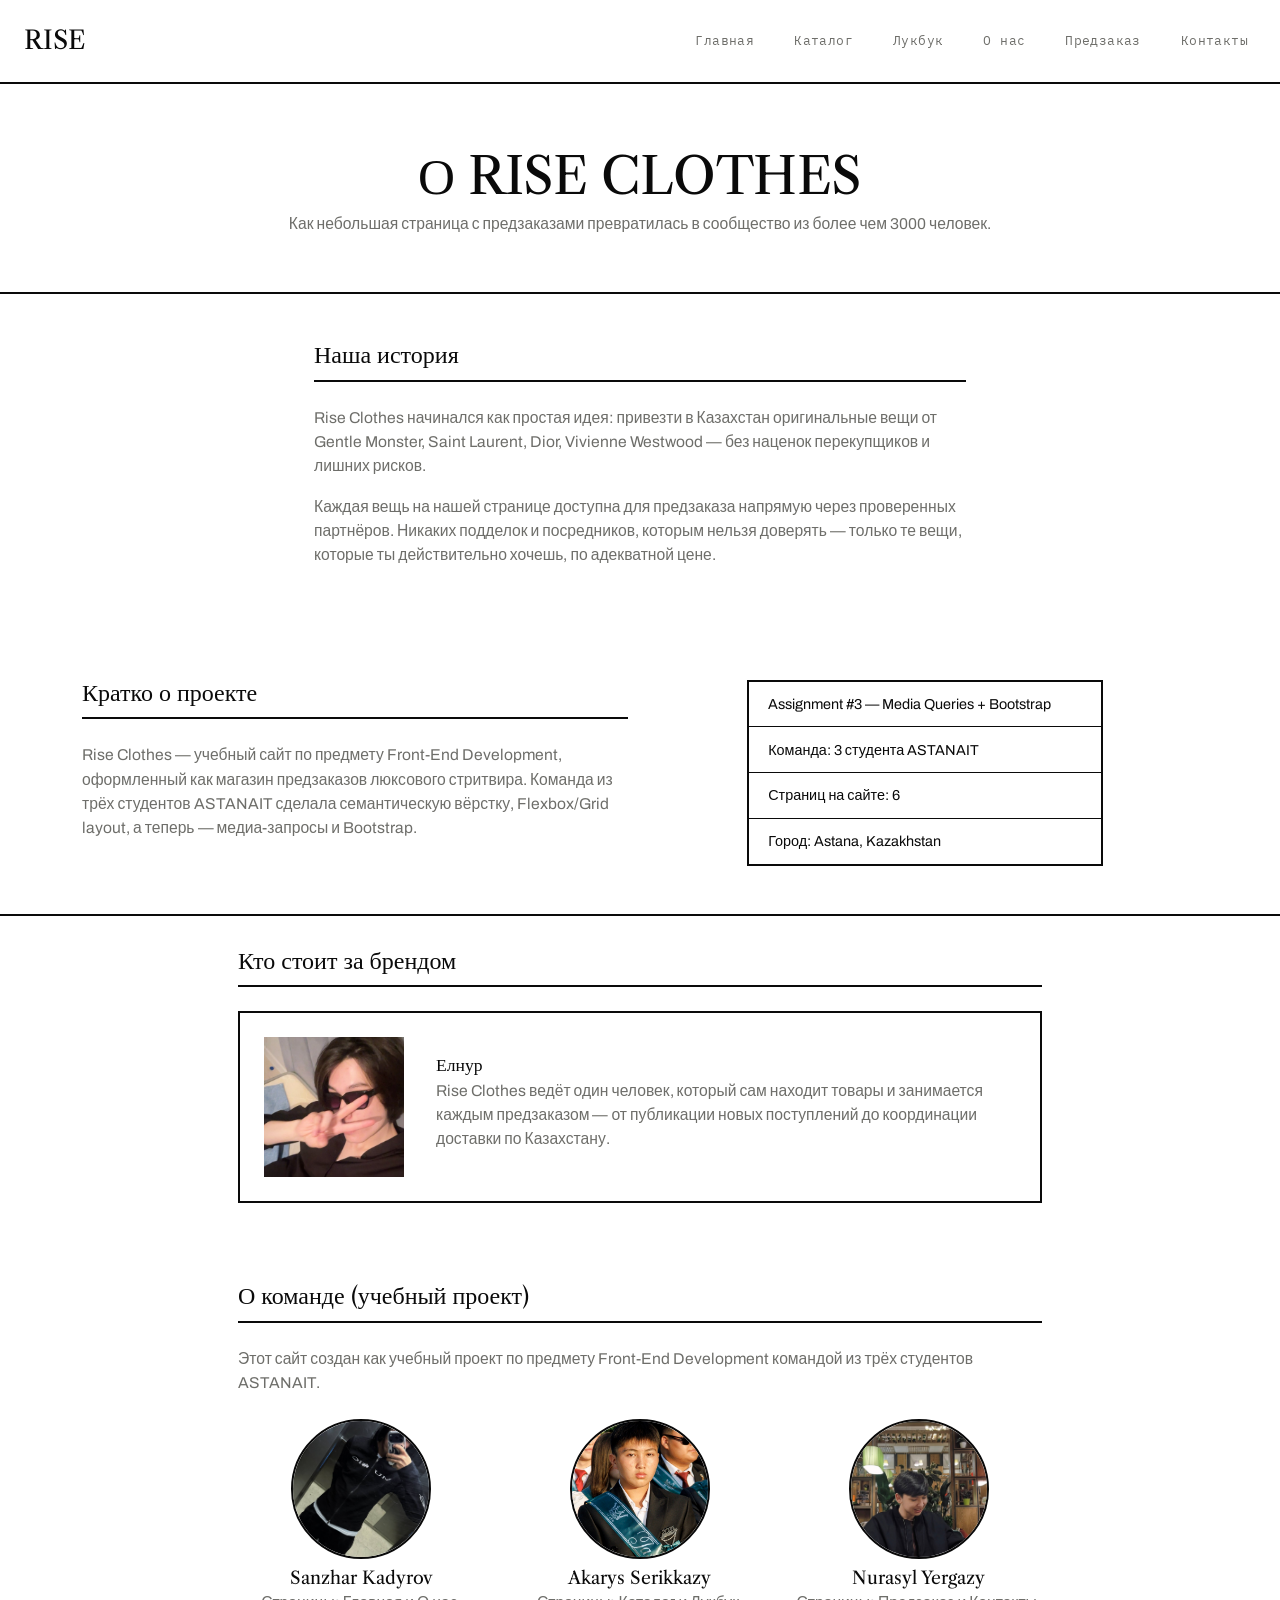
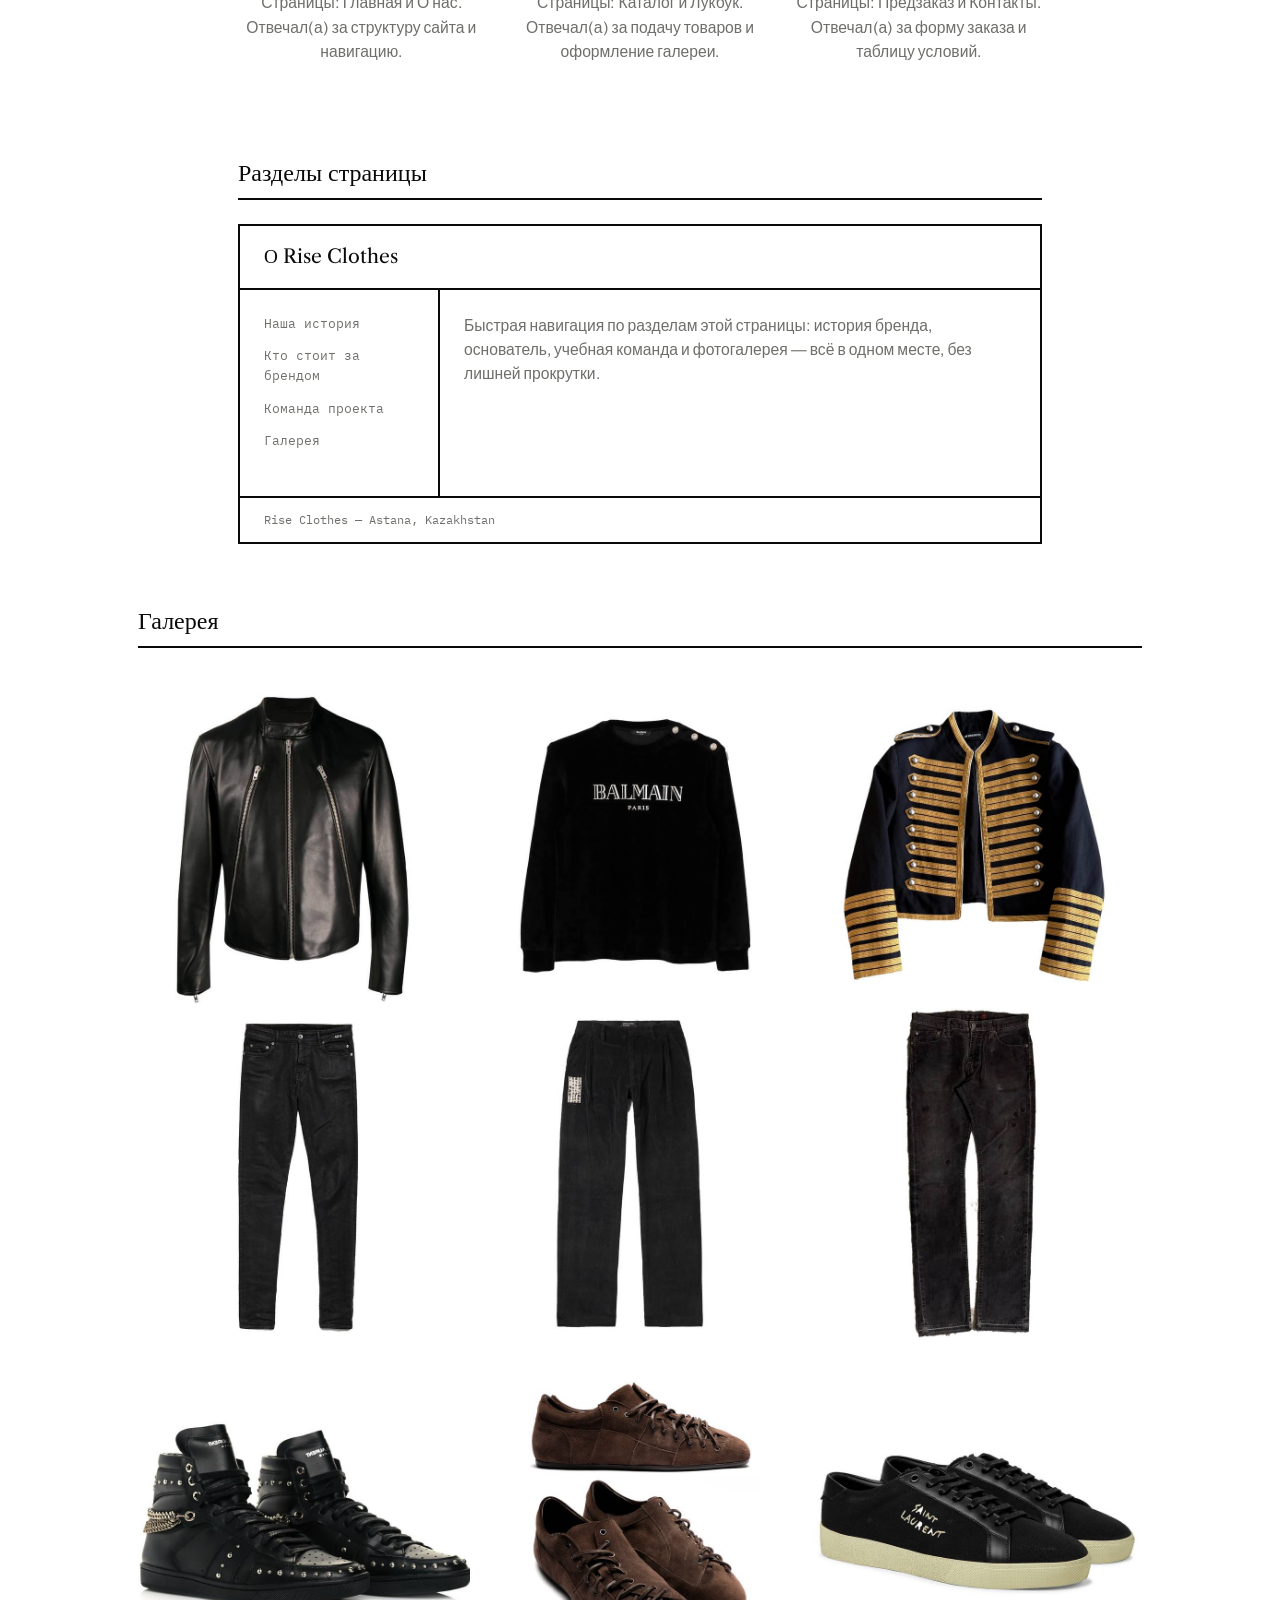
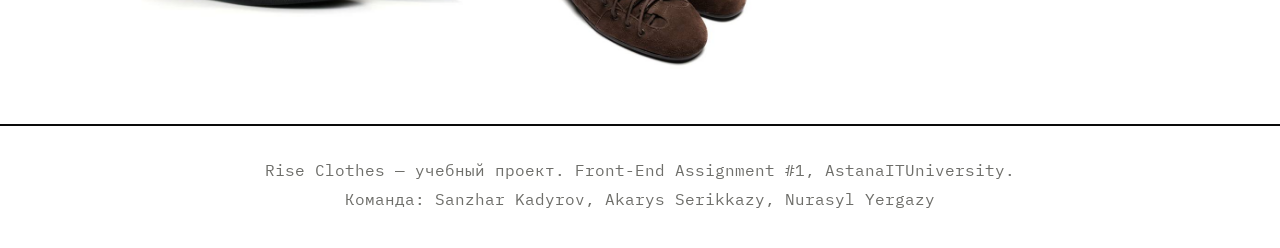
==== about.html @ 75608808 "Assignment 3" ====
<!DOCTYPE html>
<html lang="ru">
<head>
    <meta charset="UTF-8">
    <meta name="viewport" content="width=device-width, initial-scale=1.0">
    <title>О нас — Rise Clothes</title>
    <link rel="preconnect" href="https://fonts.googleapis.com">
    <link rel="preconnect" href="https://fonts.gstatic.com" crossorigin>
    <link href="https://fonts.googleapis.com/css2?family=Archivo:wght@400;500;600&family=IBM+Plex+Mono:wght@400;500;600&family=Libre+Caslon+Text:ital,wght@0,400;0,700;1,400&display=swap" rel="stylesheet">
    <link href="https://cdn.jsdelivr.net/npm/bootstrap@5.3.3/dist/css/bootstrap.min.css" rel="stylesheet">
    <link rel="stylesheet" href="css/style.css">
    <link rel="stylesheet" href="css/media-queries.css">
</head>

<body>

     <header>
        <nav class="navbar navbar-expand-lg nav-menu">
            <div class="container-fluid px-lg-4">
                <a href="index.html" class="navbar-brand logo">RISE</a>
                <button class="navbar-toggler" type="button" data-bs-toggle="collapse" data-bs-target="#riseNavbar" aria-controls="riseNavbar" aria-expanded="false" aria-label="Открыть меню навигации">
                    <span class="navbar-toggler-icon"></span>
                </button>
                <div class="collapse navbar-collapse" id="riseNavbar">
                    <ul class="navbar-nav ms-lg-auto gap-lg-4 py-3 py-lg-0">
                        <li class="nav-item"><a class="nav-link" href="index.html">Главная</a></li>
                        <li class="nav-item"><a class="nav-link" href="catalog.html">Каталог</a></li>
                        <li class="nav-item"><a class="nav-link" href="lookbook.html">Лукбук</a></li>
                        <li class="nav-item"><a class="nav-link" href="about.html">О нас</a></li>
                        <li class="nav-item"><a class="nav-link" href="sizing.html">Предзаказ</a></li>
                        <li class="nav-item"><a class="nav-link" href="contact.html">Контакты</a></li>
                    </ul>
                </div>
            </div>
        </nav>
    </header>   

    <main>

        <section class="page-header">
            <h1>О Rise Clothes</h1>
            <p>Как небольшая страница с предзаказами превратилась в сообщество из более чем 3000 человек.</p>
        </section>

        <section class="story">
            <h2>Наша история</h2>
            <p>Rise Clothes начинался как простая идея: привезти в Казахстан оригинальные вещи от Gentle Monster, Saint Laurent, Dior, Vivienne Westwood — без наценок перекупщиков и лишних рисков.</p>
            <p>Каждая вещь на нашей странице доступна для предзаказа напрямую через проверенных партнёров. Никаких подделок и посредников, которым нельзя доверять — только те вещи, которые ты действительно хочешь, по адекватной цене.</p>
        </section>

        <section class="bs-grid-section">
            <div class="container">
                <div class="row g-4">
                    <div class="col-lg-6">
                        <h2>Кратко о проекте</h2>
                        <p>Rise Clothes — учебный сайт по предмету Front-End Development, оформленный как магазин предзаказов люксового стритвира. Команда из трёх студентов ASTANAIT сделала семантическую вёрстку, Flexbox/Grid layout, а теперь — медиа-запросы и Bootstrap.</p>
                    </div>
                    <div class="col-lg-4 offset-lg-1">
                        <ul class="bs-grid-facts list-unstyled mb-0">
                            <li>Assignment #3 — Media Queries + Bootstrap</li>
                            <li>Команда: 3 студента ASTANAIT</li>
                            <li>Страниц на сайте: 6</li>
                            <li>Город: Astana, Kazakhstan</li>
                        </ul>
                    </div>
                </div>
            </div>
        </section>
        
        <section class="founder">
            <h2>Кто стоит за брендом</h2>
            <div class="founder-card">
                <img src="images/foudner.png" alt="Основатель Rise Clothes" class="founder-photo">
                <div>
                    <h3>Елнур</h3>
                    <p>Rise Clothes ведёт один человек, который сам находит товары и занимается каждым предзаказом — от публикации новых поступлений до координации доставки по Казахстану.</p>
                </div>
            </div>
        </section>

        <section class="team">
            <h2>О команде (учебный проект)</h2>
            <p>Этот сайт создан как учебный проект по предмету Front-End Development командой из трёх студентов ASTANAIT.</p>
            <div class="team-grid">
                <div class="team-member">
                    <img src="images/team-1.jpg" alt="Участник команды 1" class="team-photo">
                    <h3>Sanzhar Kadyrov</h3>
                    <p>Страницы: Главная и О нас. Отвечал(а) за структуру сайта и навигацию.</p>
                </div>
                <div class="team-member">
                    <img src="images/team-2.jpg" alt="Участник команды 2" class="team-photo">
                    <h3>Akarys Serikkazy</h3>
                    <p>Страницы: Каталог и Лукбук. Отвечал(а) за подачу товаров и оформление галереи.</p>
                </div>
                <div class="team-member">
                    <img src="images/team-3.jpg" alt="Участник команды 3" class="team-photo">
                    <h3>Nurasyl Yergazy</h3>
                    <p>Страницы: Предзаказ и Контакты. Отвечал(а) за форму заказа и таблицу условий.</p>
                </div>
            </div>
        </section>

        <section class="page-layout">
            <h2>Разделы страницы</h2>
            <div class="grid-layout">
                <div class="gl-header">О Rise Clothes</div>
                <div class="gl-sidebar">
                    <a href="#">Наша история</a>
                    <a href="#">Кто стоит за брендом</a>
                    <a href="#">Команда проекта</a>
                    <a href="#">Галерея</a>
                </div>
                <div class="gl-main">
                    <p>Быстрая навигация по разделам этой страницы: история бренда, основатель, учебная команда и фотогалерея — всё в одном месте, без лишней прокрутки.</p>
                </div>
                <div class="gl-footer">Rise Clothes — Astana, Kazakhstan</div>
            </div>
        </section>

        <section class="gallery">
            <h2>Галерея</h2>
            <div class="gallery-grid">
                <div class="gallery-item">
                    <img src="images/product13.jpg" alt="Maison Margiela leather jacket">
                    <span class="gallery-caption">Maison Margiela</span>
                </div>
                <div class="gallery-item">
                    <img src="images/product14.jpg" alt="Balmain Sweater ">
                    <span class="gallery-caption">Balmain</span>
                </div>
                <div class="gallery-item">
                    <img src="images/product21.jpg" alt="Ann Demeulemeester Jacket">
                    <span class="gallery-caption">Ann Demeulemeester</span>
                </div>
                <div class="gallery-item">
                    <img src="images/product23.jpg" alt="Rick Owens waxed Jeans">
                    <span class="gallery-caption">Rick Owens</span>
                </div>
                <div class="gallery-item">
                    <img src="images/product17.jpg" alt="Enfants Riches Deprimes velvet pants">
                    <span class="gallery-caption">Enfants Riches Deprimes</span>
                </div>
                <div class="gallery-item">
                    <img src="images/product24.jpg" alt="Undercover Jeans">
                    <span class="gallery-caption">Undercover</span>
                </div>
                <div class="gallery-item">
                    <img src="images/product22.jpg" alt="Saint Laurent sneakers">
                    <span class="gallery-caption">Saint Laurent</span>
                </div>
                <div class="gallery-item">
                    <img src="images/product20.jpg" alt="No Faith Studios sneakers">
                    <span class="gallery-caption">No Faith Studios</span>
                </div>
                <div class="gallery-item">
                    <img src="images/product15.jpg" alt="Saint Laurent sneakers">
                    <span class="gallery-caption">Saint Laurent</span>
                </div>
            </div>
        </section>

    </main>

    <footer>
        <p>Rise Clothes — учебный проект. Front-End Assignment #1, AstanaITUniversity.</p>
        <p>Команда: Sanzhar Kadyrov, Akarys Serikkazy, Nurasyl Yergazy</p>
    </footer>
    <script src="https://cdn.jsdelivr.net/npm/bootstrap@5.3.3/dist/js/bootstrap.bundle.min.js"></script>
</body>
</html>
---- css/style.css ----
:root {
    --bg: #FFFFFF;
    --surface: #F4F4F2;
    --text: #0A0A0A;
    --text-soft: #6E6E6A;
    --line: #0A0A0A;
}

* {
    margin: 0;
    padding: 0;
    box-sizing: border-box;
}

body {
    font-family: 'Archivo', sans-serif;
    color: var(--text);
    background-color: var(--bg);
    line-height: 1.55;
}

h1, h2, h3 {
    font-family: 'Libre Caslon Text', serif;
    font-weight: 400;
    line-height: 1.1;
}

h1 {
    font-size: 3.2rem;
    text-transform: uppercase;
    letter-spacing: -0.01em;
}

h2 {
    font-size: 1.5rem;
    margin-bottom: 1.5rem;
    padding-bottom: 0.7rem;
    border-bottom: 2px solid var(--line);
}

h3 {
    font-size: 1.1rem;
    margin: 0.6rem 0 0.2rem;
}

p {
    font-size: 0.98rem;
    color: var(--text-soft);
}

a {
    text-decoration: none;
    color: inherit;
}

ul {
    list-style: none;
}

.nav-menu {
    display: flex;
    justify-content: space-between;
    align-items: center;
    padding: 1.4rem 3rem;
    background-color: var(--bg);
    border-bottom: 2px solid var(--line);
}

.nav-menu .logo {
    font-family: 'Libre Caslon Text', serif;
    font-size: 1.6rem;
    text-transform: uppercase;
    color: var(--text);
}

.nav-menu ul {
    display: flex;
    gap: 2rem;
}

.nav-menu ul li a {
    font-family: 'IBM Plex Mono', monospace;
    color: var(--text-soft);
    font-size: 0.82rem;
    letter-spacing: 0.03em;
    transition: color 0.15s ease;
}

.nav-menu ul li a:hover {
    color: var(--text);
    text-decoration: underline;
    text-underline-offset: 4px;
}

.hero-editorial {
    display: flex;
    flex-direction: column;
    min-height: calc(100vh - 82px);
    border-bottom: 2px solid var(--line);
    overflow: hidden;
}

.hero-text {
    flex: 1;
    display: flex;
    flex-direction: column;
    justify-content: center;
    align-items: center;
    text-align: center;
    padding: 4rem 1.5rem 2rem;
}

.hero-label {
    font-family: 'IBM Plex Mono', monospace;
    font-size: 0.75rem;
    letter-spacing: 0.2em;
    text-transform: uppercase;
    color: var(--text-soft);
    margin-bottom: 1.8rem;
    animation: heroRise 0.9s ease both;
}

.hero-label::before {
    content: "";
    display: inline-block;
    width: 2.5rem;
    height: 1px;
    background-color: var(--text);
    vertical-align: middle;
    margin-right: 0.8rem;
}

.hero-editorial .hero-title {
    font-size: clamp(3.2rem, 11vw, 10rem);
    line-height: 0.92;
    letter-spacing: -0.03em;
    color: var(--text);
    animation: heroRise 0.9s 0.15s ease both;
}

.hero-title em {
    font-style: italic;
    text-transform: lowercase;
}

.hero-lead {
    max-width: 520px;
    margin: 2rem 0 2.4rem;
    font-size: 1rem;
    color: var(--text-soft);
    animation: heroRise 0.9s 0.3s ease both;
}

.hero-actions {
    display: flex;
    flex-wrap: wrap;
    justify-content: center;
    gap: 0.8rem;
    animation: heroRise 0.9s 0.45s ease both;
}

.hero-meta {
    display: flex;
    justify-content: center;
    gap: 3rem;
    padding-left: 0;
    margin-bottom: 0;
    padding-top: 2.8rem;
    animation: heroRise 0.9s 0.6s ease both;
}

.hero-meta li {
    display: flex;
    flex-direction: column;
}

.hero-meta strong {
    font-family: 'Libre Caslon Text', serif;
    font-weight: 400;
    font-size: 1.6rem;
}

.hero-meta span {
    font-family: 'IBM Plex Mono', monospace;
    font-size: 0.7rem;
    letter-spacing: 0.05em;
    color: var(--text-soft);
}



@keyframes heroRise {
    from { opacity: 0; transform: translateY(24px); }
    to   { opacity: 1; transform: translateY(0); }
}

.marquee-block {
    position: relative;
    padding: 2.5rem 0 2rem;
}

.marquee {
    overflow: hidden;
    white-space: nowrap;
}

.marquee-dark {
    position: relative;
    z-index: 2;
    background-color: var(--text);
    color: var(--bg);
    padding: 1.1rem 0;
    transform: rotate(-2deg) scale(1.08);
    box-shadow: 0 12px 30px rgba(10, 10, 10, 0.25);
}

.marquee-light {
    background-color: var(--bg);
    color: var(--text);
    padding: 0.7rem 0;
    border-top: 1px solid var(--line);
    border-bottom: 1px solid var(--line);
    margin-top: 2.8rem;
}

.marquee-track {
    display: flex;
    width: max-content;
    animation: marqueeMove 38s linear infinite;
}

.marquee-track.reverse {
    animation-direction: reverse;
    animation-duration: 30s;
}

.marquee:hover .marquee-track {
    animation-play-state: paused;
}

.marquee-group {
    display: flex;
    align-items: center;
}

.marquee-dark span {
    font-family: 'Libre Caslon Text', serif;
    font-size: clamp(1.8rem, 4vw, 3.2rem);
    text-transform: uppercase;
    letter-spacing: -0.01em;
    padding: 0 1.6rem;
    transition: color 0.25s ease;
}

.marquee-dark span.outline {
    color: transparent;
    -webkit-text-stroke: 1px var(--bg);
    font-style: italic;
}

.marquee-dark span:hover {
    color: var(--bg);
}

.marquee-dark i {
    font-style: normal;
    font-size: 1.1rem;
    display: inline-block;
    animation: spinStar 6s linear infinite;
}

.marquee-light span {
    font-family: 'IBM Plex Mono', monospace;
    font-size: 0.82rem;
    letter-spacing: 0.18em;
    text-transform: uppercase;
    padding: 0 1.4rem;
}

.marquee-light i {
    font-style: normal;
    color: var(--text-soft);
}

@keyframes marqueeMove {
    from { transform: translateX(0); }
    to   { transform: translateX(-50%); }
}

@keyframes spinStar {
    to { transform: rotate(360deg); }
}

@media (max-width: 991px) {
    .hero-text {
        padding: 3rem 1.25rem 1.5rem;
    }

    .hero-meta {
        gap: 1.5rem;
    }
}

@media (prefers-reduced-motion: reduce) {
    .marquee-track,
    .marquee-dark i {
        animation: none;
    }
}

.btn {
    display: inline-block;
    padding: 0.9rem 2.4rem;
    background-color: var(--text);
    color: var(--bg);
    border: 2px solid var(--text);
    font-family: 'IBM Plex Mono', monospace;
    font-size: 0.85rem;
    letter-spacing: 0.03em;
    transition: background-color 0.15s ease, color 0.15s ease;
}

.btn:hover {
    background-color: var(--bg);
    color: var(--text);
}

.categories {
    padding: 3rem;
    text-align: center;
}

.category-list {
    display: flex;
    justify-content: center;
    gap: 1.2rem;
    flex-wrap: wrap;
}

.category-list li {
    padding: 0.5rem 1.2rem;
    border: 1px solid var(--line);
    font-family: 'IBM Plex Mono', monospace;
    font-size: 0.8rem;
    color: var(--text-soft);
}

.featured {
    padding: 3rem;
}

.masonry-grid {
    display: grid;
    grid-template-columns: repeat(2, 1fr);
    grid-auto-rows: 260px;
    gap: 2px;
    background-color: var(--line);
    border: 2px solid var(--line);
}

.masonry-large {
    grid-row: span 2;
}

.masonry-item {
    position: relative;
    display: block;
    overflow: hidden;
    background-color: var(--bg);
}

.masonry-item img {
    width: 100%;
    height: 100%;
    object-fit: cover;
    filter: contrast(1.02);
    transition: transform 0.3s ease;
}

.masonry-item:hover img {
    transform: scale(1.04);
}

.masonry-item .caption {
    position: absolute;
    left: 0;
    bottom: 0;
    right: 0;
    padding: 0.8rem 1rem;
    background-color: rgba(255, 255, 255, 0.9);
    color: var(--text);
    font-family: 'IBM Plex Mono', monospace;
    font-size: 0.75rem;
    border-top: 2px solid var(--line);
}

.page-header {
    padding: 4rem 3rem 2.5rem;
    text-align: center;
    border-bottom: 2px solid var(--line);
}

.story {
    max-width: 700px;
    margin: 0 auto;
    padding: 3rem 1.5rem;
}

.story p {
    margin-bottom: 1rem;
}

.founder,
.team {
    padding: 2rem 3rem 3rem;
    max-width: 900px;
    margin: 0 auto;
}

.founder-card {
    display: flex;
    align-items: center;
    gap: 2rem;
    border: 2px solid var(--line);
    padding: 1.5rem;
}

.founder-photo {
    width: 140px;
    height: 140px;
    object-fit: cover;
    
    flex-shrink: 0;
}

.team-grid {
    display: grid;
    grid-template-columns: repeat(auto-fit, minmax(220px, 1fr));
    gap: 2rem;
    margin-top: 1.5rem;
}

.team-member {
    text-align: center;
}

.team-photo {
    width: 140px;
    height: 140px;
    object-fit: cover;
    border-radius: 50%;
    border: 2px solid var(--text);
    
}

footer {
    padding: 2rem 3rem;
    background-color: var(--bg);
    color: var(--text-soft);
    text-align: center;
    font-family: 'IBM Plex Mono', monospace;
    font-size: 0.78rem;
    border-top: 2px solid var(--line);
}

footer p {
    color: var(--text-soft);
    margin-bottom: 0.3rem;
}

.page-intro {
    padding: 4rem 3rem 2.5rem;
    text-align: center;
    border-bottom: 2px solid var(--line);
    max-width: 800px;
    margin: 0 auto;
}

.category {
    padding: 3rem;
    max-width: 1100px;
    margin: 0 auto;
}

.product-table {
    width: 100%;
    border-collapse: collapse;
    border: 2px solid var(--line);
}

.product-table th,
.product-table td {
    border: 1px solid var(--line);
    padding: 0.8rem;
    text-align: center;
    font-size: 0.9rem;
}

.product-table th {
    font-family: 'IBM Plex Mono', monospace;
    font-size: 0.75rem;
    text-align: left;
    background-color: var(--surface);
    width: 100px;
}

.product-table td.img-cell {
    overflow: hidden;
}

.product-table img {
    width: 100%;
    max-width: 220px;
    height: auto;
    aspect-ratio: 5 / 6;
    object-fit: cover;

    transition: transform 0.3s ease;
}

.product-table td.img-cell:hover img {
    transform: scale(1.04);
}

.compare {
    padding: 1rem 3rem 4rem;
    max-width: 1100px;
    margin: 0 auto;
}

.compare table {
    width: 100%;
    border-collapse: collapse;
    border: 2px solid var(--line);
}

.compare th,
.compare td {
    border: 1px solid var(--line);
    padding: 0.7rem 1rem;
    text-align: left;
    font-size: 0.9rem;
}

.compare th {
    font-family: 'IBM Plex Mono', monospace;
    font-size: 0.75rem;
    background-color: var(--surface);
}

.size-section {
    padding: 2.5rem 3rem;
    max-width: 900px;
    margin: 0 auto;
}

.size-note {
    font-family: 'IBM Plex Mono', monospace;
    font-size: 0.78rem;
    margin-bottom: 1rem;
}

.size-table-wrap {
    overflow-x: auto;
}

.size-table {
    width: 100%;
    border-collapse: collapse;
    border: 2px solid var(--line);
}

.size-table th,
.size-table td {
    border: 1px solid var(--line);
    padding: 0.7rem 1rem;
    text-align: left;
    font-size: 0.9rem;
}

.size-table th {
    font-family: 'IBM Plex Mono', monospace;
    font-size: 0.75rem;
    background-color: var(--surface);
}

.measure-steps {
    padding: 2.5rem 3rem;
    max-width: 900px;
    margin: 0 auto;
}

.measure-list {
    display: grid;
    grid-template-columns: repeat(auto-fit, minmax(220px, 1fr));
    gap: 2rem;
}

.measure-list li {
    border: 2px solid var(--line);
    padding: 1.2rem;
}

.step-num {
    display: block;
    font-family: 'IBM Plex Mono', monospace;
    font-size: 0.8rem;
    color: var(--text-soft);
    margin-bottom: 0.4rem;
}

.declaration {
    padding: 2.5rem 3rem 4rem;
    max-width: 900px;
    margin: 0 auto;
}

.declaration-card {
    position: relative;
    border: 2px solid var(--line);
    padding: 2rem;
}

.declaration-card p {
    margin-bottom: 0.8rem;
}

.stamp {
    display: inline-block;
    font-family: 'IBM Plex Mono', monospace;
    font-size: 0.72rem;
    letter-spacing: 0.05em;
    padding: 0.3rem 0.7rem;
    border: 1px solid var(--text);
    margin-bottom: 1rem;
}

.contact-grid {
    display: grid;
    grid-template-columns: 1fr 1.3fr;
    gap: 3rem;
    padding: 3rem;
    max-width: 1100px;
    margin: 0 auto;
}

.contact-list li {
    display: flex;
    justify-content: space-between;
    padding: 0.7rem 0;
    border-bottom: 1px solid var(--line);
    font-size: 0.92rem;
}

.contact-list .label {
    font-family: 'IBM Plex Mono', monospace;
    font-size: 0.78rem;
    color: var(--text-soft);
}

.hours-table {
    width: 100%;
    border-collapse: collapse;
    margin: 1.5rem 0;
    border: 2px solid var(--line);
}

.hours-table td {
    border: 1px solid var(--line);
    padding: 0.5rem 0.9rem;
    font-size: 0.88rem;
}

.socials {
    display: flex;
    gap: 1.2rem;
}

.socials a {
    font-family: 'IBM Plex Mono', monospace;
    font-size: 0.8rem;
    text-decoration: underline;
    text-underline-offset: 4px;
}

.contact-form {
    border: 2px solid var(--line);
    padding: 2rem;
}

.contact-form p {
    margin-bottom: 1.5rem;
}

.form-row {
    display: grid;
    grid-template-columns: 1fr 1fr;
    gap: 1.2rem;
}

.form-field {
    margin-bottom: 1.2rem;
    display: flex;
    flex-direction: column;
}

.form-field label {
    font-family: 'IBM Plex Mono', monospace;
    font-size: 0.75rem;
    margin-bottom: 0.4rem;
    color: var(--text-soft);
}

.form-field input,
.form-field select,
.form-field textarea {
    font-family: 'Archivo', sans-serif;
    font-size: 0.92rem;
    padding: 0.7rem;
    border: 1px solid var(--line);
    background-color: var(--bg);
    color: var(--text);
}

.form-field textarea {
    min-height: 120px;
    resize: vertical;
}

.form-field input:focus,
.form-field select:focus,
.form-field textarea:focus {
    outline: 2px solid var(--text);
    outline-offset: 1px;
}

.contact-form .btn {
    width: 100%;
    cursor: pointer;
}

.lookbook {
    max-width: 1100px;
    margin: 0 auto;
    padding: 3rem;
}

.look {
    position: relative;
    display: grid;
    grid-template-columns: 1fr 1fr;
    gap: 2rem;
    align-items: center;
    border-bottom: 2px solid var(--line);
    padding: 3rem 0;
}

.look.reverse {
    direction: rtl;
}

.look.reverse > * {
    direction: ltr;
}

.look-number {
    grid-column: 1 / -1;
    display: inline-block;
    font-family: 'IBM Plex Mono', monospace;
    font-size: 0.75rem;
    letter-spacing: 0.05em;
    color: var(--text-soft);
    margin-bottom: 0.8rem;
}

.look-img {
    width: 100%;
    height: auto;
    aspect-ratio: 4 / 5;
    object-fit: cover;
    
}

.look-caption {
    position: relative;
}

.look-caption h2 {
    border-bottom: none;
    padding-bottom: 0;
}

.look-caption p {
    margin-top: 0.8rem;
}

.why-us {
    padding: 3rem;
    max-width: 1100px;
    margin: 0 auto;
}

.card-row {
    display: flex;
    gap: 1.5rem;
    flex-wrap: wrap;
}

.card-item {
    flex: 1 1 280px;
    display: flex;
    flex-direction: column;
    border: 2px solid var(--line);
    overflow: hidden;
    transition: transform 0.2s ease, box-shadow 0.2s ease;
}

.card-item:hover {
    transform: translateY(-6px);
    box-shadow: 0 10px 0 var(--line);
}

.card-item img {
    width: 100%;
    height: 180px;
    object-fit: cover;
}

.card-item h3 {
    padding: 1rem 1rem 0;
}

.card-item p {
    padding: 0.5rem 1rem 0;
    flex-grow: 1;
}

.card-btn {
    display: inline-block;
    margin: 1rem;
    padding: 0.6rem 1.2rem;
    border: 1px solid var(--text);
    font-family: 'IBM Plex Mono', monospace;
    font-size: 0.78rem;
    align-self: flex-start;
    transition: background-color 0.2s ease, color 0.2s ease;
}

.card-btn:hover {
    background-color: var(--text);
    color: var(--bg);
}

.page-layout {
    padding: 2rem 3rem;
    max-width: 900px;
    margin: 0 auto;
}

.grid-layout {
    display: grid;
    grid-template-columns: 200px 1fr;
    grid-template-rows: auto 1fr auto;
    grid-template-areas:
        "header header"
        "sidebar main"
        "footer footer";
    border: 2px solid var(--line);
    min-height: 320px;
}

.gl-header {
    grid-area: header;
    padding: 1rem 1.5rem;
    border-bottom: 2px solid var(--line);
    font-family: 'Libre Caslon Text', serif;
    font-size: 1.2rem;
}

.gl-sidebar {
    grid-area: sidebar;
    border-right: 2px solid var(--line);
    padding: 1.5rem;
    display: flex;
    flex-direction: column;
    gap: 0.8rem;
}

.gl-sidebar a {
    font-family: 'IBM Plex Mono', monospace;
    font-size: 0.8rem;
    color: var(--text-soft);
}

.gl-sidebar a:hover {
    color: var(--text);
}

.gl-main {
    grid-area: main;
    padding: 1.5rem;
}

.gl-footer {
    grid-area: footer;
    padding: 0.8rem 1.5rem;
    border-top: 2px solid var(--line);
    font-family: 'IBM Plex Mono', monospace;
    font-size: 0.75rem;
    color: var(--text-soft);
}

.gallery {
    padding: 2rem 3rem 3rem;
    max-width: 1100px;
    margin: 0 auto;
}

.gallery-grid {
    display: grid;
    grid-template-columns: repeat(3, 1fr);
    gap: 4px;
}

.gallery-item {
    position: relative;
    overflow: hidden;
}

.gallery-item img {
    width: 100%;
    aspect-ratio: 1 / 1;
    object-fit: cover;
    display: block;
}

.gallery-caption {
    position: absolute;
    inset: 0;
    display: flex;
    align-items: center;
    justify-content: center;
    text-align: center;
    padding: 0.5rem;
    background-color: rgba(10, 10, 10, 0.75);
    color: var(--bg);
    font-family: 'IBM Plex Mono', monospace;
    font-size: 0.8rem;
    opacity: 0;
    transition: opacity 0.25s ease;
}

.gallery-item:hover .gallery-caption {
    opacity: 1;
}

.grid-container {
    display: grid;
    grid-template-columns: repeat(3, 1fr);
    
    
}

.bs-grid-section {
    padding: 3rem 0;
    border-bottom: 2px solid var(--line);
}

.bs-grid-facts {
    border: 2px solid var(--line);
}

.bs-grid-facts li {
    padding: 0.7rem 1.2rem;
    border-bottom: 1px solid var(--line);
    font-size: 0.9rem;
}

.bs-grid-facts li:last-child {
    border-bottom: none;
}

.card-group-custom .card {
    border-radius: 0;
    border-width: 2px;
    transition: transform 0.2s ease, box-shadow 0.2s ease;
}

.card-group-custom .card:hover {
    transform: translateY(-6px);
    box-shadow: 0 10px 0 var(--line);
    z-index: 1;
}

.card-group-custom .card-img-top {
    padding: 1rem 0;
    height: 180px;
    object-fit: contain;
    background-color: var(--bg);
    border-radius: 0;
}

.btn-outline-dark {
    border-radius: 0;
    font-family: 'IBM Plex Mono', monospace;
    font-size: 0.8rem;
}

.btn-outline-dark {
    background-color: transparent;
    color: var(--text);
    border: 1px solid var(--text);
}

.btn-outline-dark:hover {
    background-color: var(--text);
    color: var(--bg);
}

.navbar.nav-menu {
    padding: 1rem 0;
    background-color: var(--bg);
    border-bottom: 2px solid var(--line);
}

.navbar.nav-menu .navbar-brand {
    font-family: 'Libre Caslon Text', serif;
    font-size: 1.6rem;
    text-transform: uppercase;
    color: var(--text);
}

.navbar.nav-menu .nav-link {
    font-family: 'IBM Plex Mono', monospace;
    color: var(--text-soft);
    font-size: 0.82rem;
    letter-spacing: 0.03em;
}

.navbar.nav-menu .nav-link:hover {
    color: var(--text);
    text-decoration: underline;
    text-underline-offset: 4px;
}

.navbar.nav-menu .navbar-toggler {
    border-color: var(--line);
    border-radius: 0;
}

.btn-primary,
.btn-secondary,
.btn-dark {
    border-radius: 0;
    font-family: 'IBM Plex Mono', monospace;
}

.btn-primary,
.btn-dark {
    background-color: var(--text);
    border-color: var(--text);
    color: var(--bg);
}

.btn-primary:hover,
.btn-dark:hover {
    background-color: var(--bg);
    color: var(--text);
    border-color: var(--text);
}

.rise-carousel {
    border-bottom: 2px solid var(--line);
}

.rise-carousel .carousel-item img {
    height: 70vh;
    object-fit: contain;
    background-color: var(--bg);
}

.rise-carousel .carousel-indicators [data-bs-target] {
    background-color: var(--text);
}

.rise-carousel .carousel-control-prev-icon,
.rise-carousel .carousel-control-next-icon {
    filter: invert(1);
}

.contact-form .form-control,
.contact-form .form-select,
.contact-form .input-group-text {
    border-radius: 0;
    border-color: var(--line);
}

.contact-form .form-control:focus,
.contact-form .form-select:focus {
    box-shadow: none;
    border-color: var(--text);
    outline: 2px solid var(--text);
}

.contact-form .form-label {
    font-family: 'IBM Plex Mono', monospace;
    font-size: 0.75rem;
    color: var(--text-soft);
}

.btn-secondary {
    background-color: var(--text-soft);
    border-color: var(--text-soft);
    color: var(--bg);
}

.btn-lg {
    padding: 1rem 2.6rem;
    font-size: 0.95rem;
}

.btn-sm {
    padding: 0.4rem 0.9rem;
    font-size: 0.72rem;
}

@media (max-width: 991px) {
    .navbar.nav-menu .navbar-nav {
        gap: 0;
    }
}

.card-group-custom .card-img-dark {
    background-color: #000;
}
---- css/media-queries.css ----
h1 { font-size: 2rem; }
h2 { font-size: 1.25rem; }
body { font-size: 0.92rem; }

@media (min-width: 576px) and (max-width: 991px) {
    h1 { font-size: 2.6rem; }
    h2 { font-size: 1.4rem; }
    body { font-size: 0.96rem; }
}

@media (min-width: 992px) {
    h1 { font-size: 3.2rem; }
    h2 { font-size: 1.5rem; }
    body { font-size: 1rem; }
}

.mq-cards {
    display: flex;
    flex-wrap: wrap;
    gap: 1.5rem;
}

.mq-card {
    flex: 1 1 100%;
    border: 2px solid var(--line);
    padding: 1.5rem;
}

@media (min-width: 576px) and (max-width: 991px) {
    .mq-card { flex: 1 1 calc(50% - 0.75rem); }
}

@media (min-width: 992px) {
    .mq-card { flex: 1 1 calc(33.333% - 1rem); }
}
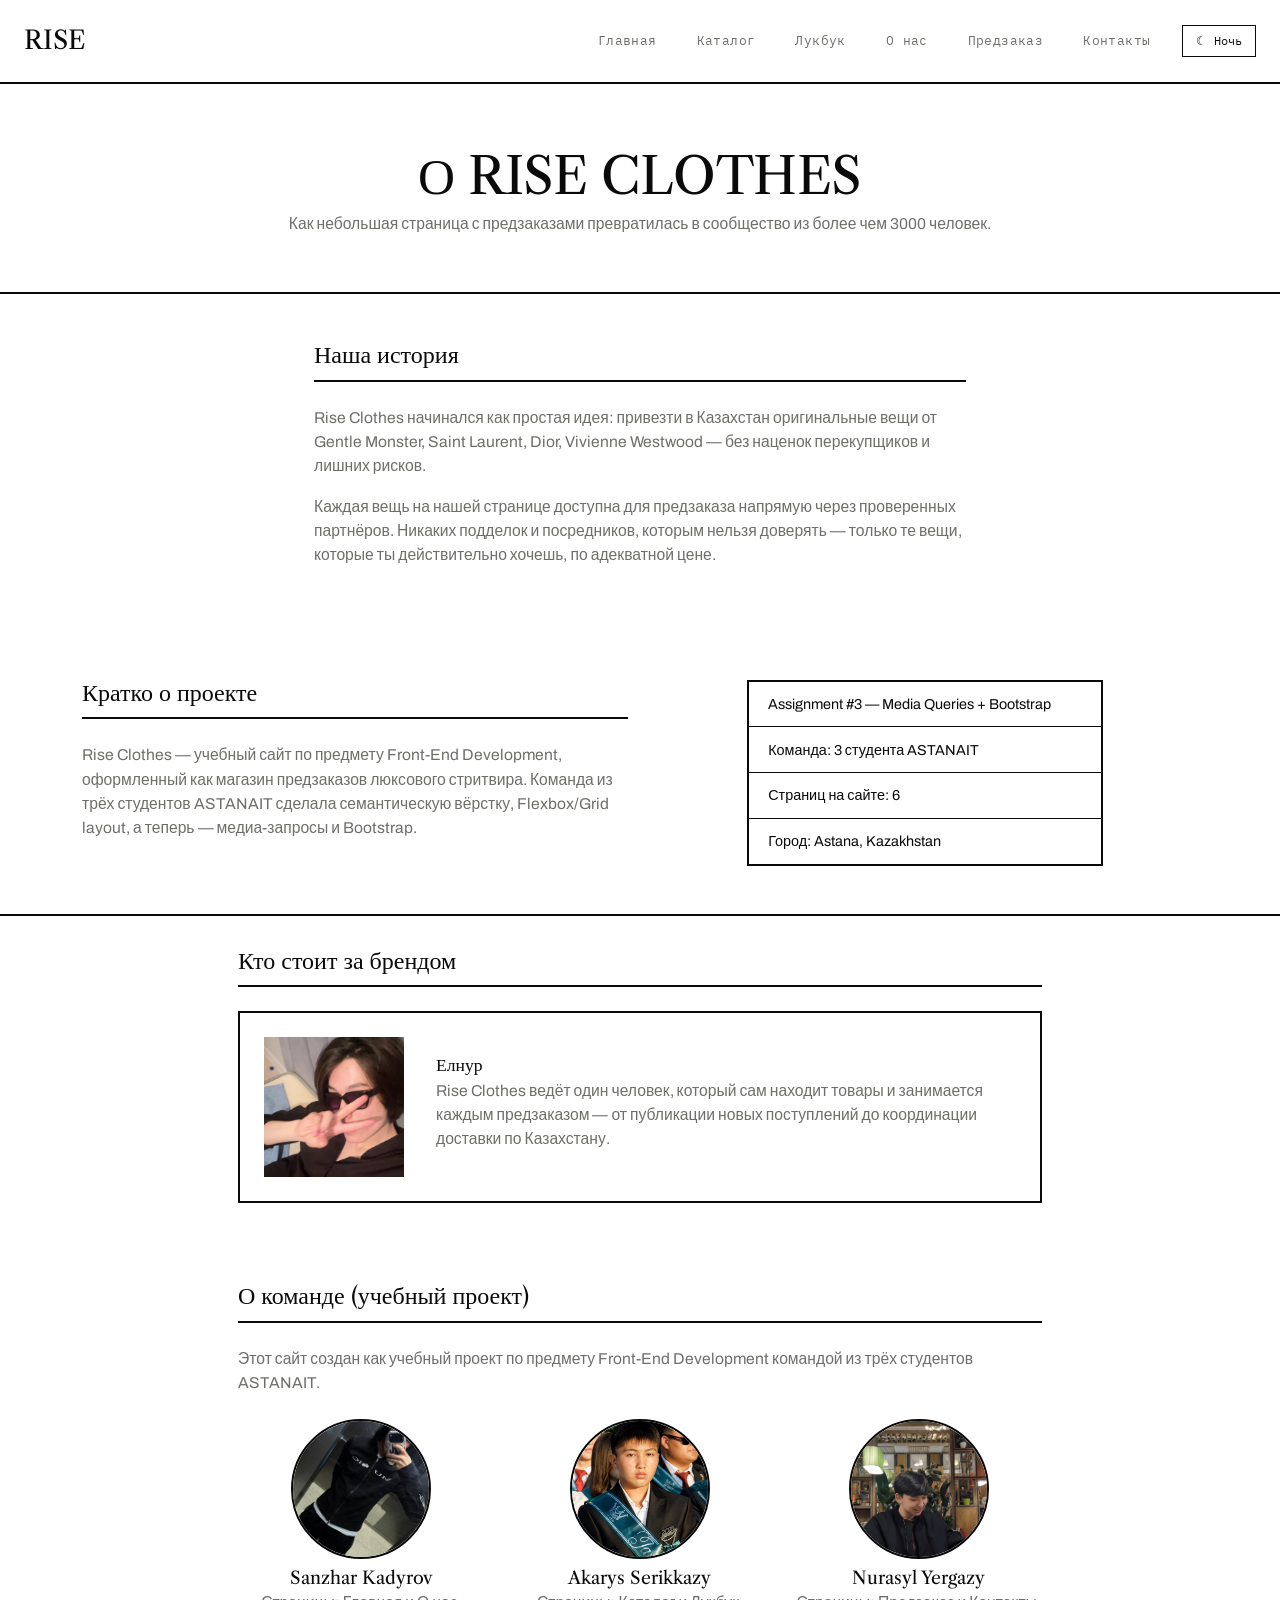
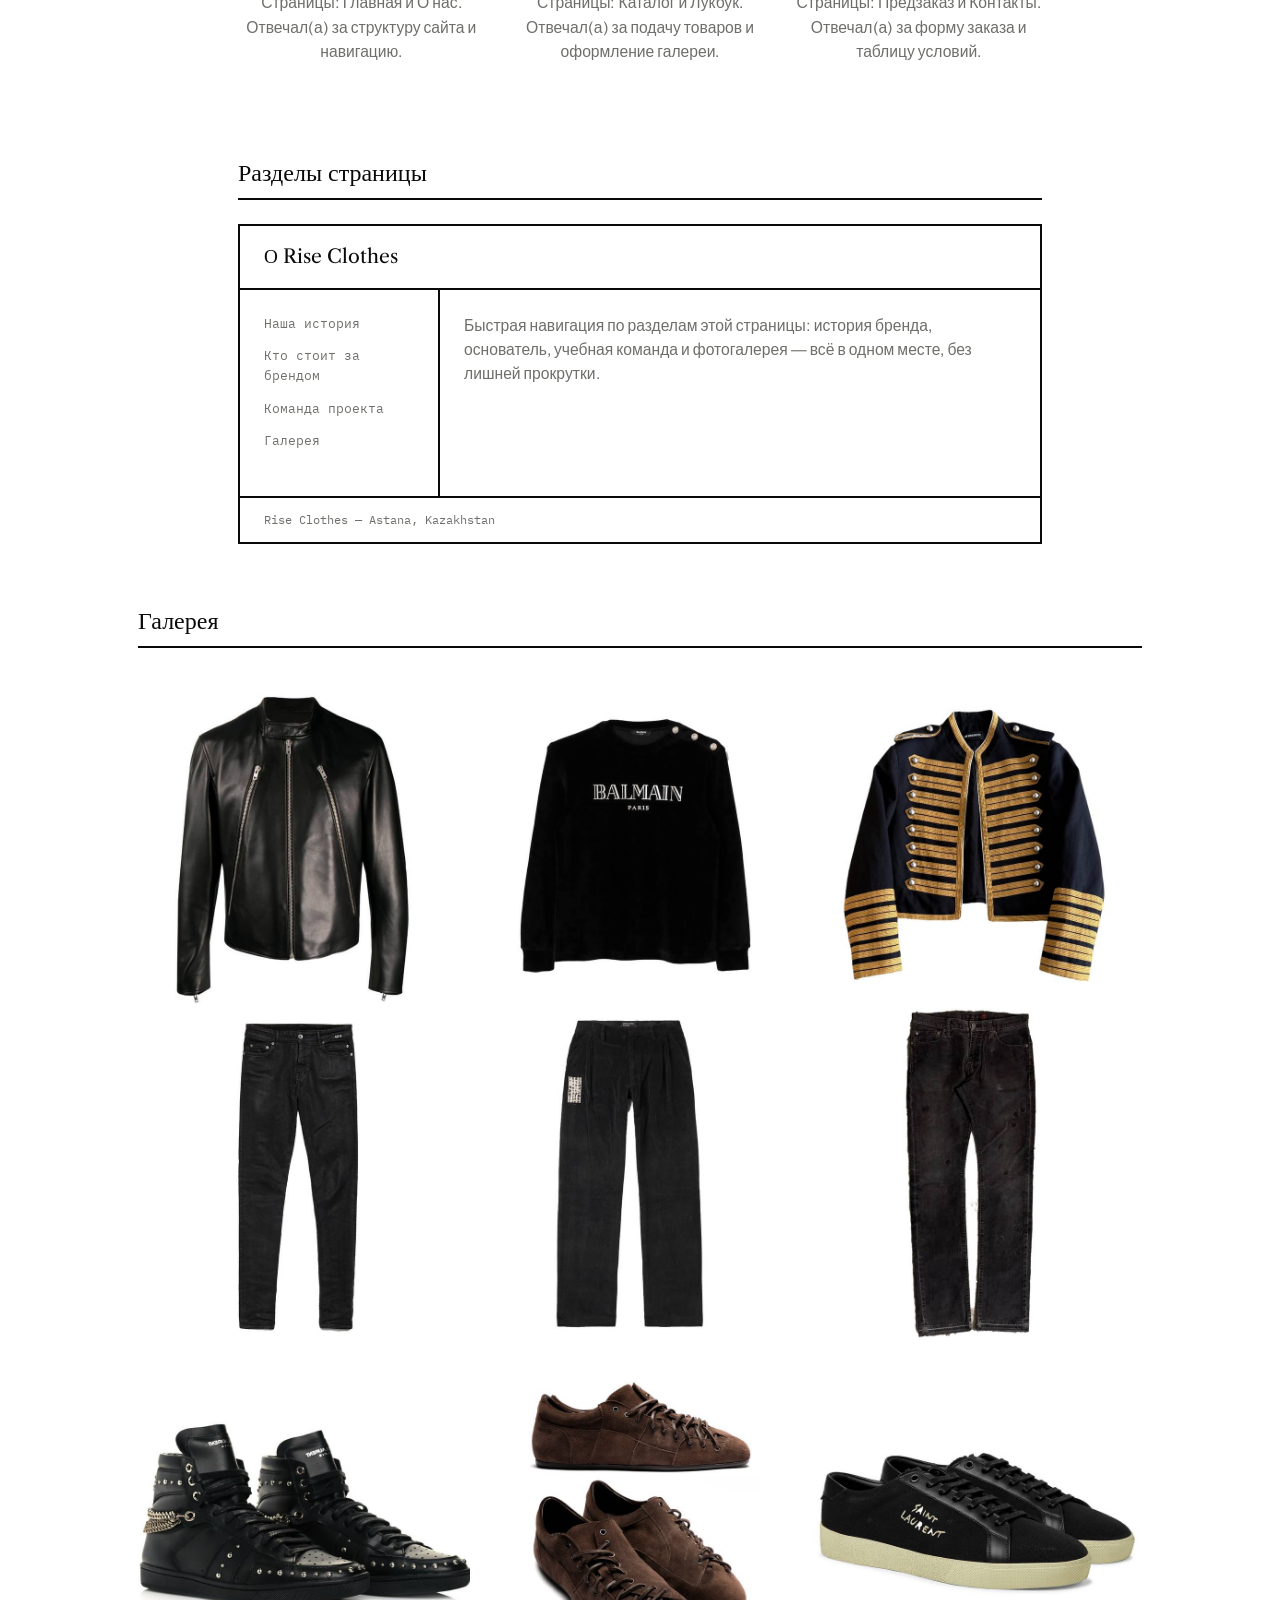
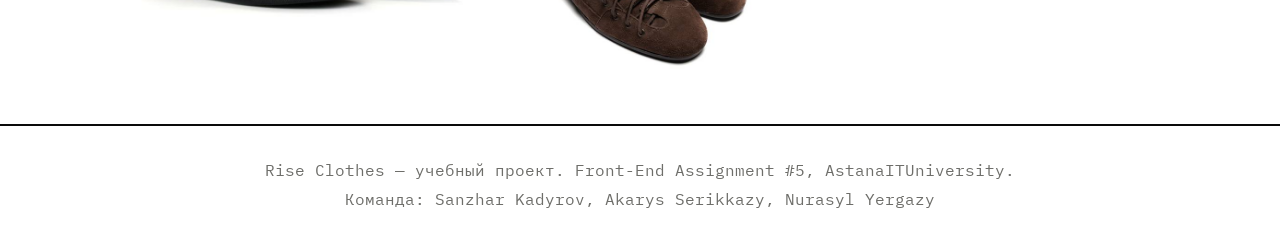
==== commit d441c69e: "Assignment 5: advanced JS" ====
--- a/about.html
+++ b/about.html
@@ -30,6 +30,7 @@
                         <li class="nav-item"><a class="nav-link" href="sizing.html">Предзаказ</a></li>
                         <li class="nav-item"><a class="nav-link" href="contact.html">Контакты</a></li>
                     </ul>
+                    <button type="button" id="themeToggle" class="theme-toggle">☾ Ночь</button>
                 </div>
             </div>
         </nav>
@@ -162,9 +163,12 @@
     </main>
 
     <footer>
-        <p>Rise Clothes — учебный проект. Front-End Assignment #1, AstanaITUniversity.</p>
+        <p>Rise Clothes — учебный проект. Front-End Assignment #5, AstanaITUniversity.</p>
         <p>Команда: Sanzhar Kadyrov, Akarys Serikkazy, Nurasyl Yergazy</p>
     </footer>
     <script src="https://cdn.jsdelivr.net/npm/bootstrap@5.3.3/dist/js/bootstrap.bundle.min.js"></script>
+    <script src="js/sound.js"></script>
+    <script src="js/theme.js"></script>
+    <script src="js/keyboard-nav.js"></script>
 </body>
 </html>
--- a/css/style.css
+++ b/css/style.css
@@ -1133,3 +1133,533 @@
 .card-group-custom .card-img-dark {
     background-color: #000;
 }
+
+body {
+    transition: background-color 0.5s ease;
+}
+
+.navbar.nav-menu,
+footer {
+    background-color: transparent;
+}
+
+.live-panel {
+    display: flex;
+    flex-wrap: wrap;
+    justify-content: space-between;
+    align-items: center;
+    gap: 1.5rem;
+    max-width: 1100px;
+    margin: 0 auto 3rem;
+    padding: 1.5rem 2rem;
+    border: 2px solid var(--line);
+}
+
+.live-label {
+    display: block;
+    font-family: 'IBM Plex Mono', monospace;
+    font-size: 0.72rem;
+    letter-spacing: 0.1em;
+    text-transform: uppercase;
+    color: var(--text-soft);
+    margin-bottom: 0.4rem;
+}
+
+.live-time {
+    font-family: 'Libre Caslon Text', serif;
+    font-size: 1.6rem;
+    color: var(--text);
+}
+
+.faq {
+    max-width: 900px;
+    margin: 0 auto;
+    padding: 2rem 3rem 4rem;
+}
+
+.faq-item {
+    border-bottom: 1px solid var(--line);
+}
+
+.faq-question {
+    width: 100%;
+    display: flex;
+    justify-content: space-between;
+    align-items: center;
+    padding: 1.1rem 0;
+    background: none;
+    border: none;
+    font-family: 'Archivo', sans-serif;
+    font-size: 1rem;
+    text-align: left;
+    color: var(--text);
+    cursor: pointer;
+}
+
+.faq-icon {
+    font-size: 1.4rem;
+    transition: transform 0.3s ease;
+}
+
+.faq-item.open .faq-icon {
+    transform: rotate(45deg);
+}
+
+.faq-answer {
+    max-height: 0;
+    overflow: hidden;
+    transition: max-height 0.35s ease;
+}
+
+.faq-answer p {
+    padding-bottom: 1.1rem;
+}
+
+.subscribe {
+    max-width: 900px;
+    margin: 0 auto;
+    padding: 1rem 3rem 4rem;
+    text-align: center;
+}
+
+.subscribe p {
+    margin-bottom: 1.5rem;
+}
+
+.popup-overlay {
+    position: fixed;
+    inset: 0;
+    z-index: 1000;
+    display: flex;
+    align-items: center;
+    justify-content: center;
+    padding: 1rem;
+    background-color: rgba(10, 10, 10, 0.6);
+    opacity: 0;
+    visibility: hidden;
+    transition: opacity 0.3s ease, visibility 0.3s ease;
+}
+
+.popup-overlay.active {
+    opacity: 1;
+    visibility: visible;
+}
+
+.popup {
+    position: relative;
+    width: 100%;
+    max-width: 420px;
+    padding: 2rem;
+    background-color: #FFFFFF;
+    border: 2px solid var(--line);
+}
+
+.popup-close {
+    position: absolute;
+    top: 0.6rem;
+    right: 0.9rem;
+    background: none;
+    border: none;
+    font-size: 1.8rem;
+    line-height: 1;
+    cursor: pointer;
+}
+
+.popup-success,
+.form-success {
+    margin-top: 1rem;
+    color: #1E7B34;
+    font-family: 'IBM Plex Mono', monospace;
+    font-size: 0.85rem;
+}
+
+.register {
+    max-width: 560px;
+    margin: 0 auto;
+    padding: 2rem 1.5rem 4rem;
+}
+
+.register p {
+    margin-bottom: 1.5rem;
+}
+
+
+.popup .form-control,
+.register .form-control {
+    border-radius: 0;
+    border-color: var(--line);
+}
+
+.popup .form-label,
+.register .form-label {
+    font-family: 'IBM Plex Mono', monospace;
+    font-size: 0.75rem;
+    color: var(--text-soft);
+}
+
+/* ================= Assignment 5 ================= */
+
+/* --- День / Ночь --- */
+body {
+    transition: background-color 0.5s ease, color 0.5s ease;
+}
+
+body.night {
+    --bg: #111111;
+    --surface: #1C1C1B;
+    --text: #F2F2F0;
+    --text-soft: #A9A9A4;
+    --line: #F2F2F0;
+    background-color: var(--bg) !important;
+}
+
+body.night .btn-dark {
+    --bs-btn-bg: #F2F2F0;
+    --bs-btn-color: #0A0A0A;
+    --bs-btn-border-color: #F2F2F0;
+    --bs-btn-hover-bg: #D9D9D6;
+    --bs-btn-hover-color: #0A0A0A;
+    --bs-btn-hover-border-color: #D9D9D6;
+    --bs-btn-active-bg: #D9D9D6;
+    --bs-btn-active-color: #0A0A0A;
+}
+
+body.night .btn-outline-dark {
+    --bs-btn-color: #F2F2F0;
+    --bs-btn-border-color: #F2F2F0;
+    --bs-btn-hover-bg: #F2F2F0;
+    --bs-btn-hover-color: #0A0A0A;
+    --bs-btn-active-bg: #F2F2F0;
+    --bs-btn-active-color: #0A0A0A;
+}
+
+body.night .card.border-dark {
+    border-color: var(--line) !important;
+}
+
+body.night .popup,
+body.night .masonry-item .caption {
+    background-color: var(--surface);
+}
+
+.theme-toggle {
+    margin-left: 1.5rem;
+    padding: 0.35rem 0.8rem;
+    border: 1px solid var(--line);
+    background: none;
+    color: var(--text);
+    font-family: 'IBM Plex Mono', monospace;
+    font-size: 0.78rem;
+    cursor: pointer;
+    transition: background-color 0.3s ease, color 0.3s ease;
+}
+
+.theme-toggle:hover {
+    background-color: var(--text);
+    color: var(--bg);
+}
+
+@media (max-width: 991px) {
+    .theme-toggle {
+        margin: 0 0 1rem;
+    }
+}
+
+/* --- Навигация с клавиатуры --- */
+.navbar-nav .nav-link:focus-visible {
+    outline: 2px solid var(--text);
+    outline-offset: 4px;
+    color: var(--text);
+}
+
+/* --- Быстрый подбор (catalog) --- */
+.shop {
+    max-width: 1200px;
+    margin: 0 auto;
+    padding: 2rem 3rem 4rem;
+}
+
+.shop-intro {
+    margin-bottom: 1.2rem;
+}
+
+.filter-bar {
+    display: flex;
+    flex-wrap: wrap;
+    gap: 0.5rem;
+    margin-bottom: 1.5rem;
+}
+
+.filter-btn {
+    padding: 0.4rem 0.9rem;
+    border: 1px solid var(--line);
+    background: none;
+    color: var(--text);
+    font-family: 'IBM Plex Mono', monospace;
+    font-size: 0.78rem;
+    cursor: pointer;
+    transition: background-color 0.2s ease, color 0.2s ease;
+}
+
+.filter-btn:hover,
+.filter-btn.active {
+    background-color: var(--text);
+    color: var(--bg);
+}
+
+.cart-panel {
+    display: flex;
+    justify-content: space-between;
+    align-items: center;
+    gap: 1rem;
+    padding: 1rem 1.5rem;
+    margin-bottom: 1rem;
+    border: 2px solid var(--line);
+}
+
+.cart-numbers {
+    font-family: 'Libre Caslon Text', serif;
+    font-size: 1.3rem;
+    color: var(--text);
+    margin: 0;
+}
+
+.cart-count {
+    display: inline-block;
+    transition: transform 0.2s ease;
+}
+
+.cart-list {
+    margin: 0.3rem 0 0;
+    font-size: 0.85rem;
+}
+
+.result-text {
+    font-family: 'IBM Plex Mono', monospace;
+    font-size: 0.78rem;
+    margin-bottom: 1rem;
+}
+
+.product-grid {
+    display: grid;
+    grid-template-columns: repeat(auto-fill, minmax(200px, 1fr));
+    gap: 1.2rem;
+}
+
+.shop-card {
+    display: flex;
+    flex-direction: column;
+    padding: 0.8rem;
+    border: 1px solid var(--line);
+    animation: card-appear 0.4s ease;
+}
+
+.shop-card img {
+    width: 100%;
+    aspect-ratio: 1 / 1;
+    object-fit: cover;
+    margin-bottom: 0.6rem;
+}
+
+.shop-card h3 {
+    font-size: 0.95rem;
+    flex-grow: 1;
+}
+
+.shop-price {
+    font-family: 'IBM Plex Mono', monospace;
+    color: var(--text);
+    margin: 0.3rem 0 0.6rem;
+}
+
+.shop-card.added {
+    animation: card-pop 0.5s ease;
+}
+
+@keyframes card-appear {
+    from { opacity: 0; transform: translateY(12px); }
+    to { opacity: 1; transform: translateY(0); }
+}
+
+@keyframes card-pop {
+    0% { transform: scale(1); }
+    40% { transform: scale(1.06); box-shadow: 0 10px 24px rgba(10, 10, 10, 0.25); }
+    100% { transform: scale(1); }
+}
+
+/* --- Галерея с миниатюрами (lookbook) --- */
+.viewer {
+    max-width: 1000px;
+    margin: 0 auto;
+    padding: 2rem 3rem 2rem;
+}
+
+.viewer-image {
+    width: 100%;
+    aspect-ratio: 16 / 9;
+    object-fit: contain;
+    background-color: #FFFFFF;
+    border: 2px solid var(--line);
+    transition: opacity 0.25s ease;
+}
+
+.viewer-image.fade {
+    opacity: 0;
+}
+
+.viewer-caption {
+    margin: 0.6rem 0 1rem;
+    font-family: 'IBM Plex Mono', monospace;
+    font-size: 0.85rem;
+    color: var(--text);
+}
+
+.thumbs {
+    display: grid;
+    grid-template-columns: repeat(6, 1fr);
+    gap: 0.6rem;
+}
+
+.thumb {
+    width: 100%;
+    aspect-ratio: 1 / 1;
+    object-fit: cover;
+    cursor: pointer;
+    opacity: 0.55;
+    border: 2px solid transparent;
+    transition: opacity 0.2s ease, transform 0.2s ease;
+}
+
+.thumb:hover {
+    opacity: 1;
+    transform: translateY(-3px);
+}
+
+.thumb.active {
+    opacity: 1;
+    border-color: var(--line);
+}
+
+/* --- Звёзды рейтинга (lookbook) --- */
+.rating {
+    max-width: 1000px;
+    margin: 0 auto;
+    padding: 1rem 3rem 4rem;
+    text-align: center;
+}
+
+.stars {
+    display: flex;
+    justify-content: center;
+    gap: 0.4rem;
+}
+
+.star {
+    background: none;
+    border: none;
+    font-size: 2.4rem;
+    line-height: 1;
+    color: #C9C9C4;
+    cursor: pointer;
+    transition: color 0.2s ease, transform 0.2s ease;
+}
+
+.star:hover {
+    transform: scale(1.2);
+}
+
+.star.selected {
+    color: #E0A800;
+}
+
+.rating-text {
+    margin-top: 0.8rem;
+    font-family: 'IBM Plex Mono', monospace;
+    font-size: 0.85rem;
+}
+
+/* --- Многошаговая форма (sizing) --- */
+.preorder {
+    max-width: 560px;
+    margin: 0 auto;
+    padding: 2rem 1.5rem 3rem;
+}
+
+.step-indicator {
+    font-family: 'IBM Plex Mono', monospace;
+    font-size: 0.78rem;
+    margin-bottom: 0.5rem;
+}
+
+.step-progress {
+    height: 4px;
+    margin-bottom: 1.5rem;
+    background-color: var(--surface);
+}
+
+.step-bar {
+    width: 0;
+    height: 100%;
+    background-color: var(--text);
+    transition: width 0.4s ease;
+}
+
+.preorder .form-control,
+.preorder .form-select {
+    border-radius: 0;
+    border-color: var(--line);
+}
+
+.preorder .form-label {
+    font-family: 'IBM Plex Mono', monospace;
+    font-size: 0.75rem;
+    color: var(--text-soft);
+}
+
+.form-step {
+    animation: card-appear 0.35s ease;
+}
+
+.order-summary {
+    padding-left: 0;
+}
+
+.order-summary li {
+    padding: 0.4rem 0;
+    border-bottom: 1px solid var(--line);
+    color: var(--text);
+}
+
+.step-error {
+    color: #C0392B;
+    font-family: 'IBM Plex Mono', monospace;
+    font-size: 0.8rem;
+    min-height: 1rem;
+}
+
+.step-buttons {
+    display: flex;
+    gap: 0.5rem;
+}
+
+.step-buttons .btn {
+    flex: 1;
+}
+
+@media (max-width: 600px) {
+    .shop,
+    .viewer,
+    .rating {
+        padding-left: 1rem;
+        padding-right: 1rem;
+    }
+
+    .cart-panel {
+        flex-direction: column;
+        align-items: flex-start;
+    }
+
+    .thumbs {
+        grid-template-columns: repeat(3, 1fr);
+    }
+}
--- a/css/media-queries.css
+++ b/css/media-queries.css
@@ -32,4 +32,44 @@
 
 @media (min-width: 992px) {
     .mq-card { flex: 1 1 calc(33.333% - 1rem); }
-}+}
+/* Mobile layout fixes: stack multi-column blocks and keep wide tables scrollable */
+@media (max-width: 767px) {
+    .contact-grid {
+        grid-template-columns: 1fr;
+        gap: 2rem;
+        padding: 2rem 1.25rem;
+    }
+
+    .category,
+    .compare,
+    .why-us,
+    .gallery,
+    .page-layout,
+    .size-section,
+    .measure-steps,
+    .declaration {
+        padding-left: 1.25rem;
+        padding-right: 1.25rem;
+    }
+
+    .product-table,
+    .compare table {
+        display: block;
+        overflow-x: auto;
+    }
+
+    .grid-layout {
+        grid-template-columns: 1fr;
+        grid-template-areas:
+            "header"
+            "sidebar"
+            "main"
+            "footer";
+    }
+
+    .gl-sidebar {
+        border-right: none;
+        border-bottom: 2px solid var(--line);
+    }
+}
